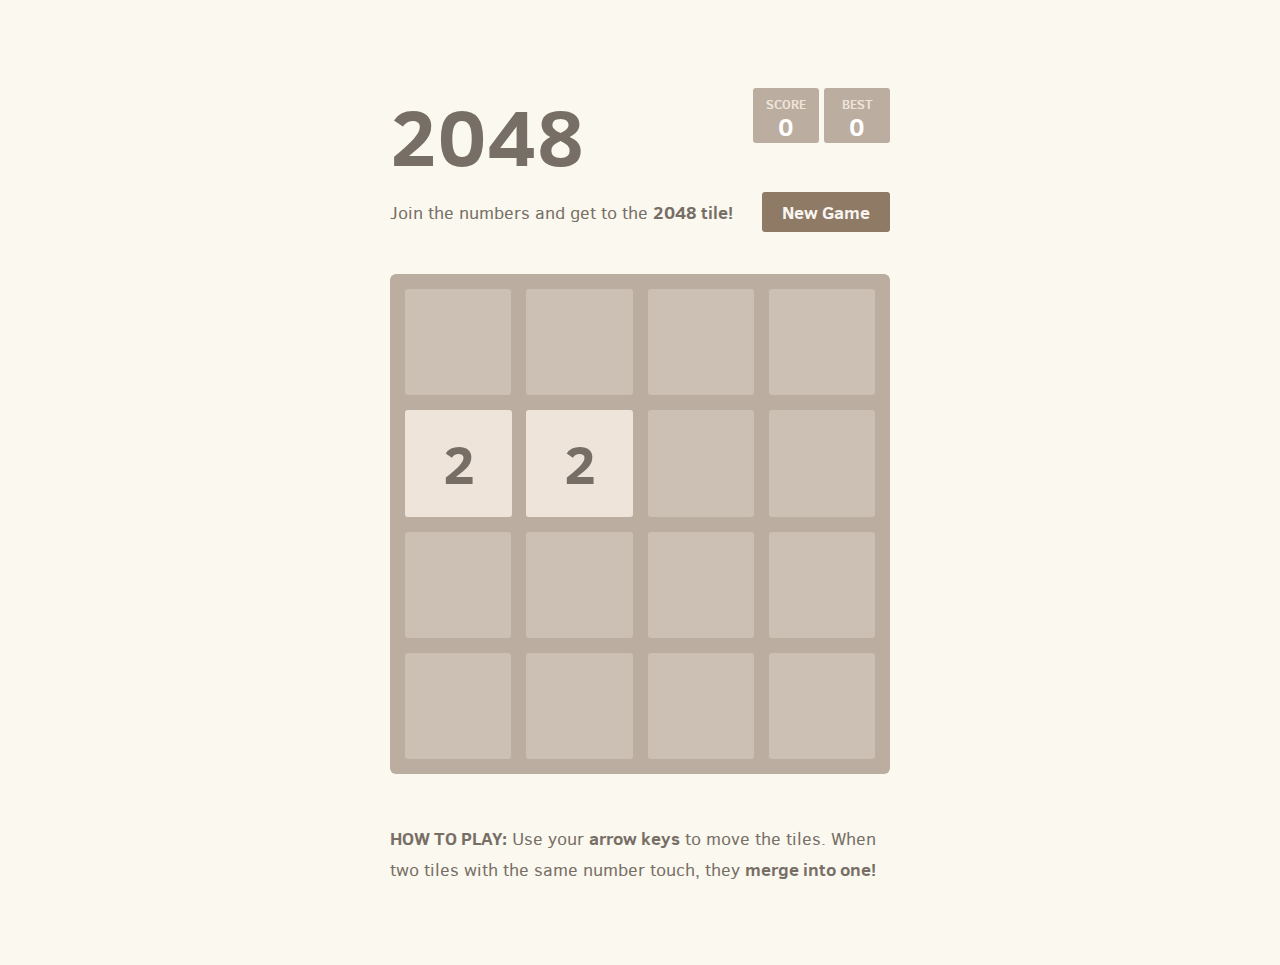
==== 2048-master/index.html @ 3260f77e "123" ====
<!DOCTYPE html>
<html>
<head>
  <meta charset="utf-8">
  <title>2048</title>

  <link href="style/main.css" rel="stylesheet" type="text/css">
  <link rel="shortcut icon" href="favicon.ico">
  <link rel="apple-touch-icon" href="meta/apple-touch-icon.png">
  <link rel="apple-touch-startup-image" href="meta/apple-touch-startup-image-640x1096.png" media="(device-width: 320px) and (device-height: 568px) and (-webkit-device-pixel-ratio: 2)"> <!-- iPhone 5+ -->
  <link rel="apple-touch-startup-image" href="meta/apple-touch-startup-image-640x920.png"  media="(device-width: 320px) and (device-height: 480px) and (-webkit-device-pixel-ratio: 2)"> <!-- iPhone, retina -->
  <meta name="apple-mobile-web-app-capable" content="yes">
  <meta name="apple-mobile-web-app-status-bar-style" content="black">

  <meta name="HandheldFriendly" content="True">
  <meta name="MobileOptimized" content="320">
  <meta name="viewport" content="width=device-width, target-densitydpi=160dpi, initial-scale=1.0, maximum-scale=1, user-scalable=no, minimal-ui">
</head>
<body>
  <div class="container">
    <div class="heading">
      <h1 class="title">2048</h1>
      <div class="scores-container">
        <div class="score-container">0</div>
        <div class="best-container">0</div>
      </div>
    </div>

    <div class="above-game">
      <p class="game-intro">Join the numbers and get to the <strong>2048 tile!</strong></p>
      <a class="restart-button">New Game</a>
    </div>

    <div class="game-container">
      <div class="game-message">
        <p></p>
        <div class="lower">
	        <a class="keep-playing-button">Keep going</a>
          <a class="retry-button">Try again</a>
        </div>
      </div>

      <div class="grid-container">
        <div class="grid-row">
          <div class="grid-cell"></div>
          <div class="grid-cell"></div>
          <div class="grid-cell"></div>
          <div class="grid-cell"></div>
        </div>
        <div class="grid-row">
          <div class="grid-cell"></div>
          <div class="grid-cell"></div>
          <div class="grid-cell"></div>
          <div class="grid-cell"></div>
        </div>
        <div class="grid-row">
          <div class="grid-cell"></div>
          <div class="grid-cell"></div>
          <div class="grid-cell"></div>
          <div class="grid-cell"></div>
        </div>
        <div class="grid-row">
          <div class="grid-cell"></div>
          <div class="grid-cell"></div>
          <div class="grid-cell"></div>
          <div class="grid-cell"></div>
        </div>
      </div>

      <div class="tile-container">

      </div>
    </div>

    <p class="game-explanation">
      <strong class="important">How to play:</strong> Use your <strong>arrow keys</strong> to move the tiles. When two tiles with the same number touch, they <strong>merge into one!</strong>
    </p>
   
    
  </div>

  <script src="js/bind_polyfill.js"></script>
  <script src="js/classlist_polyfill.js"></script>
  <script src="js/animframe_polyfill.js"></script>
  <script src="js/keyboard_input_manager.js"></script>
  <script src="js/html_actuator.js"></script>
  <script src="js/grid.js"></script>
  <script src="js/tile.js"></script>
  <script src="js/local_storage_manager.js"></script>
  <script src="js/game_manager.js"></script>
  <script src="js/application.js"></script>
</body>
</html>
---- 2048-master/style/main.css ----
@import url(fonts/clear-sans.css);
html, body {
  margin: 0;
  padding: 0;
  background: #faf8ef;
  color: #776e65;
  font-family: "Clear Sans", "Helvetica Neue", Arial, sans-serif;
  font-size: 18px; }

body {
  margin: 80px 0; }

.heading:after {
  content: "";
  display: block;
  clear: both; }

h1.title {
  font-size: 80px;
  font-weight: bold;
  margin: 0;
  display: block;
  float: left; }

@-webkit-keyframes move-up {
  0% {
    top: 25px;
    opacity: 1; }

  100% {
    top: -50px;
    opacity: 0; } }
@-moz-keyframes move-up {
  0% {
    top: 25px;
    opacity: 1; }

  100% {
    top: -50px;
    opacity: 0; } }
@keyframes move-up {
  0% {
    top: 25px;
    opacity: 1; }

  100% {
    top: -50px;
    opacity: 0; } }
.scores-container {
  float: right;
  text-align: right; }

.score-container, .best-container {
  position: relative;
  display: inline-block;
  background: #bbada0;
  padding: 15px 25px;
  font-size: 25px;
  height: 25px;
  line-height: 47px;
  font-weight: bold;
  border-radius: 3px;
  color: white;
  margin-top: 8px;
  text-align: center; }
  .score-container:after, .best-container:after {
    position: absolute;
    width: 100%;
    top: 10px;
    left: 0;
    text-transform: uppercase;
    font-size: 13px;
    line-height: 13px;
    text-align: center;
    color: #eee4da; }
  .score-container .score-addition, .best-container .score-addition {
    position: absolute;
    right: 30px;
    color: red;
    font-size: 25px;
    line-height: 25px;
    font-weight: bold;
    color: rgba(119, 110, 101, 0.9);
    z-index: 100;
    -webkit-animation: move-up 600ms ease-in;
    -moz-animation: move-up 600ms ease-in;
    animation: move-up 600ms ease-in;
    -webkit-animation-fill-mode: both;
    -moz-animation-fill-mode: both;
    animation-fill-mode: both; }

.score-container:after {
  content: "Score"; }

.best-container:after {
  content: "Best"; }

p {
  margin-top: 0;
  margin-bottom: 10px;
  line-height: 1.65; }

a {
  color: #776e65;
  font-weight: bold;
  text-decoration: underline;
  cursor: pointer; }

strong.important {
  text-transform: uppercase; }

hr {
  border: none;
  border-bottom: 1px solid #d8d4d0;
  margin-top: 20px;
  margin-bottom: 30px; }

.container {
  width: 500px;
  margin: 0 auto; }

@-webkit-keyframes fade-in {
  0% {
    opacity: 0; }

  100% {
    opacity: 1; } }
@-moz-keyframes fade-in {
  0% {
    opacity: 0; }

  100% {
    opacity: 1; } }
@keyframes fade-in {
  0% {
    opacity: 0; }

  100% {
    opacity: 1; } }
.game-container {
  margin-top: 40px;
  position: relative;
  padding: 15px;
  cursor: default;
  -webkit-touch-callout: none;
  -ms-touch-callout: none;
  -webkit-user-select: none;
  -moz-user-select: none;
  -ms-user-select: none;
  -ms-touch-action: none;
  touch-action: none;
  background: #bbada0;
  border-radius: 6px;
  width: 500px;
  height: 500px;
  -webkit-box-sizing: border-box;
  -moz-box-sizing: border-box;
  box-sizing: border-box; }
  .game-container .game-message {
    display: none;
    position: absolute;
    top: 0;
    right: 0;
    bottom: 0;
    left: 0;
    background: rgba(238, 228, 218, 0.5);
    z-index: 100;
    text-align: center;
    -webkit-animation: fade-in 800ms ease 1200ms;
    -moz-animation: fade-in 800ms ease 1200ms;
    animation: fade-in 800ms ease 1200ms;
    -webkit-animation-fill-mode: both;
    -moz-animation-fill-mode: both;
    animation-fill-mode: both; }
    .game-container .game-message p {
      font-size: 60px;
      font-weight: bold;
      height: 60px;
      line-height: 60px;
      margin-top: 222px; }
    .game-container .game-message .lower {
      display: block;
      margin-top: 59px; }
    .game-container .game-message a {
      display: inline-block;
      background: #8f7a66;
      border-radius: 3px;
      padding: 0 20px;
      text-decoration: none;
      color: #f9f6f2;
      height: 40px;
      line-height: 42px;
      margin-left: 9px; }
      .game-container .game-message a.keep-playing-button {
        display: none; }
    .game-container .game-message.game-won {
      background: rgba(237, 194, 46, 0.5);
      color: #f9f6f2; }
      .game-container .game-message.game-won a.keep-playing-button {
        display: inline-block; }
    .game-container .game-message.game-won, .game-container .game-message.game-over {
      display: block; }

.grid-container {
  position: absolute;
  z-index: 1; }

.grid-row {
  margin-bottom: 15px; }
  .grid-row:last-child {
    margin-bottom: 0; }
  .grid-row:after {
    content: "";
    display: block;
    clear: both; }

.grid-cell {
  width: 106.25px;
  height: 106.25px;
  margin-right: 15px;
  float: left;
  border-radius: 3px;
  background: rgba(238, 228, 218, 0.35); }
  .grid-cell:last-child {
    margin-right: 0; }

.tile-container {
  position: absolute;
  z-index: 2; }

.tile, .tile .tile-inner {
  width: 107px;
  height: 107px;
  line-height: 107px; }
.tile.tile-position-1-1 {
  -webkit-transform: translate(0px, 0px);
  -moz-transform: translate(0px, 0px);
  -ms-transform: translate(0px, 0px);
  transform: translate(0px, 0px); }
.tile.tile-position-1-2 {
  -webkit-transform: translate(0px, 121px);
  -moz-transform: translate(0px, 121px);
  -ms-transform: translate(0px, 121px);
  transform: translate(0px, 121px); }
.tile.tile-position-1-3 {
  -webkit-transform: translate(0px, 242px);
  -moz-transform: translate(0px, 242px);
  -ms-transform: translate(0px, 242px);
  transform: translate(0px, 242px); }
.tile.tile-position-1-4 {
  -webkit-transform: translate(0px, 363px);
  -moz-transform: translate(0px, 363px);
  -ms-transform: translate(0px, 363px);
  transform: translate(0px, 363px); }
.tile.tile-position-2-1 {
  -webkit-transform: translate(121px, 0px);
  -moz-transform: translate(121px, 0px);
  -ms-transform: translate(121px, 0px);
  transform: translate(121px, 0px); }
.tile.tile-position-2-2 {
  -webkit-transform: translate(121px, 121px);
  -moz-transform: translate(121px, 121px);
  -ms-transform: translate(121px, 121px);
  transform: translate(121px, 121px); }
.tile.tile-position-2-3 {
  -webkit-transform: translate(121px, 242px);
  -moz-transform: translate(121px, 242px);
  -ms-transform: translate(121px, 242px);
  transform: translate(121px, 242px); }
.tile.tile-position-2-4 {
  -webkit-transform: translate(121px, 363px);
  -moz-transform: translate(121px, 363px);
  -ms-transform: translate(121px, 363px);
  transform: translate(121px, 363px); }
.tile.tile-position-3-1 {
  -webkit-transform: translate(242px, 0px);
  -moz-transform: translate(242px, 0px);
  -ms-transform: translate(242px, 0px);
  transform: translate(242px, 0px); }
.tile.tile-position-3-2 {
  -webkit-transform: translate(242px, 121px);
  -moz-transform: translate(242px, 121px);
  -ms-transform: translate(242px, 121px);
  transform: translate(242px, 121px); }
.tile.tile-position-3-3 {
  -webkit-transform: translate(242px, 242px);
  -moz-transform: translate(242px, 242px);
  -ms-transform: translate(242px, 242px);
  transform: translate(242px, 242px); }
.tile.tile-position-3-4 {
  -webkit-transform: translate(242px, 363px);
  -moz-transform: translate(242px, 363px);
  -ms-transform: translate(242px, 363px);
  transform: translate(242px, 363px); }
.tile.tile-position-4-1 {
  -webkit-transform: translate(363px, 0px);
  -moz-transform: translate(363px, 0px);
  -ms-transform: translate(363px, 0px);
  transform: translate(363px, 0px); }
.tile.tile-position-4-2 {
  -webkit-transform: translate(363px, 121px);
  -moz-transform: translate(363px, 121px);
  -ms-transform: translate(363px, 121px);
  transform: translate(363px, 121px); }
.tile.tile-position-4-3 {
  -webkit-transform: translate(363px, 242px);
  -moz-transform: translate(363px, 242px);
  -ms-transform: translate(363px, 242px);
  transform: translate(363px, 242px); }
.tile.tile-position-4-4 {
  -webkit-transform: translate(363px, 363px);
  -moz-transform: translate(363px, 363px);
  -ms-transform: translate(363px, 363px);
  transform: translate(363px, 363px); }

.tile {
  position: absolute;
  -webkit-transition: 100ms ease-in-out;
  -moz-transition: 100ms ease-in-out;
  transition: 100ms ease-in-out;
  -webkit-transition-property: -webkit-transform;
  -moz-transition-property: -moz-transform;
  transition-property: transform; }
  .tile .tile-inner {
    border-radius: 3px;
    background: #eee4da;
    text-align: center;
    font-weight: bold;
    z-index: 10;
    font-size: 55px; }
  .tile.tile-2 .tile-inner {
    background: #eee4da;
    box-shadow: 0 0 30px 10px rgba(243, 215, 116, 0), inset 0 0 0 1px rgba(255, 255, 255, 0); }
  .tile.tile-4 .tile-inner {
    background: #ede0c8;
    box-shadow: 0 0 30px 10px rgba(243, 215, 116, 0), inset 0 0 0 1px rgba(255, 255, 255, 0); }
  .tile.tile-8 .tile-inner {
    color: #f9f6f2;
    background: #f2b179; }
  .tile.tile-16 .tile-inner {
    color: #f9f6f2;
    background: #f59563; }
  .tile.tile-32 .tile-inner {
    color: #f9f6f2;
    background: #f67c5f; }
  .tile.tile-64 .tile-inner {
    color: #f9f6f2;
    background: #f65e3b; }
  .tile.tile-128 .tile-inner {
    color: #f9f6f2;
    background: #edcf72;
    box-shadow: 0 0 30px 10px rgba(243, 215, 116, 0.2381), inset 0 0 0 1px rgba(255, 255, 255, 0.14286);
    font-size: 45px; }
    @media screen and (max-width: 520px) {
      .tile.tile-128 .tile-inner {
        font-size: 25px; } }
  .tile.tile-256 .tile-inner {
    color: #f9f6f2;
    background: #edcc61;
    box-shadow: 0 0 30px 10px rgba(243, 215, 116, 0.31746), inset 0 0 0 1px rgba(255, 255, 255, 0.19048);
    font-size: 45px; }
    @media screen and (max-width: 520px) {
      .tile.tile-256 .tile-inner {
        font-size: 25px; } }
  .tile.tile-512 .tile-inner {
    color: #f9f6f2;
    background: #edc850;
    box-shadow: 0 0 30px 10px rgba(243, 215, 116, 0.39683), inset 0 0 0 1px rgba(255, 255, 255, 0.2381);
    font-size: 45px; }
    @media screen and (max-width: 520px) {
      .tile.tile-512 .tile-inner {
        font-size: 25px; } }
  .tile.tile-1024 .tile-inner {
    color: #f9f6f2;
    background: #edc53f;
    box-shadow: 0 0 30px 10px rgba(243, 215, 116, 0.47619), inset 0 0 0 1px rgba(255, 255, 255, 0.28571);
    font-size: 35px; }
    @media screen and (max-width: 520px) {
      .tile.tile-1024 .tile-inner {
        font-size: 15px; } }
  .tile.tile-2048 .tile-inner {
    color: #f9f6f2;
    background: #edc22e;
    box-shadow: 0 0 30px 10px rgba(243, 215, 116, 0.55556), inset 0 0 0 1px rgba(255, 255, 255, 0.33333);
    font-size: 35px; }
    @media screen and (max-width: 520px) {
      .tile.tile-2048 .tile-inner {
        font-size: 15px; } }
  .tile.tile-super .tile-inner {
    color: #f9f6f2;
    background: #3c3a32;
    font-size: 30px; }
    @media screen and (max-width: 520px) {
      .tile.tile-super .tile-inner {
        font-size: 10px; } }

@-webkit-keyframes appear {
  0% {
    opacity: 0;
    -webkit-transform: scale(0);
    -moz-transform: scale(0);
    -ms-transform: scale(0);
    transform: scale(0); }

  100% {
    opacity: 1;
    -webkit-transform: scale(1);
    -moz-transform: scale(1);
    -ms-transform: scale(1);
    transform: scale(1); } }
@-moz-keyframes appear {
  0% {
    opacity: 0;
    -webkit-transform: scale(0);
    -moz-transform: scale(0);
    -ms-transform: scale(0);
    transform: scale(0); }

  100% {
    opacity: 1;
    -webkit-transform: scale(1);
    -moz-transform: scale(1);
    -ms-transform: scale(1);
    transform: scale(1); } }
@keyframes appear {
  0% {
    opacity: 0;
    -webkit-transform: scale(0);
    -moz-transform: scale(0);
    -ms-transform: scale(0);
    transform: scale(0); }

  100% {
    opacity: 1;
    -webkit-transform: scale(1);
    -moz-transform: scale(1);
    -ms-transform: scale(1);
    transform: scale(1); } }
.tile-new .tile-inner {
  -webkit-animation: appear 200ms ease 100ms;
  -moz-animation: appear 200ms ease 100ms;
  animation: appear 200ms ease 100ms;
  -webkit-animation-fill-mode: backwards;
  -moz-animation-fill-mode: backwards;
  animation-fill-mode: backwards; }

@-webkit-keyframes pop {
  0% {
    -webkit-transform: scale(0);
    -moz-transform: scale(0);
    -ms-transform: scale(0);
    transform: scale(0); }

  50% {
    -webkit-transform: scale(1.2);
    -moz-transform: scale(1.2);
    -ms-transform: scale(1.2);
    transform: scale(1.2); }

  100% {
    -webkit-transform: scale(1);
    -moz-transform: scale(1);
    -ms-transform: scale(1);
    transform: scale(1); } }
@-moz-keyframes pop {
  0% {
    -webkit-transform: scale(0);
    -moz-transform: scale(0);
    -ms-transform: scale(0);
    transform: scale(0); }

  50% {
    -webkit-transform: scale(1.2);
    -moz-transform: scale(1.2);
    -ms-transform: scale(1.2);
    transform: scale(1.2); }

  100% {
    -webkit-transform: scale(1);
    -moz-transform: scale(1);
    -ms-transform: scale(1);
    transform: scale(1); } }
@keyframes pop {
  0% {
    -webkit-transform: scale(0);
    -moz-transform: scale(0);
    -ms-transform: scale(0);
    transform: scale(0); }

  50% {
    -webkit-transform: scale(1.2);
    -moz-transform: scale(1.2);
    -ms-transform: scale(1.2);
    transform: scale(1.2); }

  100% {
    -webkit-transform: scale(1);
    -moz-transform: scale(1);
    -ms-transform: scale(1);
    transform: scale(1); } }
.tile-merged .tile-inner {
  z-index: 20;
  -webkit-animation: pop 200ms ease 100ms;
  -moz-animation: pop 200ms ease 100ms;
  animation: pop 200ms ease 100ms;
  -webkit-animation-fill-mode: backwards;
  -moz-animation-fill-mode: backwards;
  animation-fill-mode: backwards; }

.above-game:after {
  content: "";
  display: block;
  clear: both; }

.game-intro {
  float: left;
  line-height: 42px;
  margin-bottom: 0; }

.restart-button {
  display: inline-block;
  background: #8f7a66;
  border-radius: 3px;
  padding: 0 20px;
  text-decoration: none;
  color: #f9f6f2;
  height: 40px;
  line-height: 42px;
  display: block;
  text-align: center;
  float: right; }

.game-explanation {
  margin-top: 50px; }

@media screen and (max-width: 520px) {
  html, body {
    font-size: 15px; }

  body {
    margin: 20px 0;
    padding: 0 20px; }

  h1.title {
    font-size: 27px;
    margin-top: 15px; }

  .container {
    width: 280px;
    margin: 0 auto; }

  .score-container, .best-container {
    margin-top: 0;
    padding: 15px 10px;
    min-width: 40px; }

  .heading {
    margin-bottom: 10px; }

  .game-intro {
    width: 55%;
    display: block;
    box-sizing: border-box;
    line-height: 1.65; }

  .restart-button {
    width: 42%;
    padding: 0;
    display: block;
    box-sizing: border-box;
    margin-top: 2px; }

  .game-container {
    margin-top: 17px;
    position: relative;
    padding: 10px;
    cursor: default;
    -webkit-touch-callout: none;
    -ms-touch-callout: none;
    -webkit-user-select: none;
    -moz-user-select: none;
    -ms-user-select: none;
    -ms-touch-action: none;
    touch-action: none;
    background: #bbada0;
    border-radius: 6px;
    width: 280px;
    height: 280px;
    -webkit-box-sizing: border-box;
    -moz-box-sizing: border-box;
    box-sizing: border-box; }
    .game-container .game-message {
      display: none;
      position: absolute;
      top: 0;
      right: 0;
      bottom: 0;
      left: 0;
      background: rgba(238, 228, 218, 0.5);
      z-index: 100;
      text-align: center;
      -webkit-animation: fade-in 800ms ease 1200ms;
      -moz-animation: fade-in 800ms ease 1200ms;
      animation: fade-in 800ms ease 1200ms;
      -webkit-animation-fill-mode: both;
      -moz-animation-fill-mode: both;
      animation-fill-mode: both; }
      .game-container .game-message p {
        font-size: 60px;
        font-weight: bold;
        height: 60px;
        line-height: 60px;
        margin-top: 222px; }
      .game-container .game-message .lower {
        display: block;
        margin-top: 59px; }
      .game-container .game-message a {
        display: inline-block;
        background: #8f7a66;
        border-radius: 3px;
        padding: 0 20px;
        text-decoration: none;
        color: #f9f6f2;
        height: 40px;
        line-height: 42px;
        margin-left: 9px; }
        .game-container .game-message a.keep-playing-button {
          display: none; }
      .game-container .game-message.game-won {
        background: rgba(237, 194, 46, 0.5);
        color: #f9f6f2; }
        .game-container .game-message.game-won a.keep-playing-button {
          display: inline-block; }
      .game-container .game-message.game-won, .game-container .game-message.game-over {
        display: block; }

  .grid-container {
    position: absolute;
    z-index: 1; }

  .grid-row {
    margin-bottom: 10px; }
    .grid-row:last-child {
      margin-bottom: 0; }
    .grid-row:after {
      content: "";
      display: block;
      clear: both; }

  .grid-cell {
    width: 57.5px;
    height: 57.5px;
    margin-right: 10px;
    float: left;
    border-radius: 3px;
    background: rgba(238, 228, 218, 0.35); }
    .grid-cell:last-child {
      margin-right: 0; }

  .tile-container {
    position: absolute;
    z-index: 2; }

  .tile, .tile .tile-inner {
    width: 58px;
    height: 58px;
    line-height: 58px; }
  .tile.tile-position-1-1 {
    -webkit-transform: translate(0px, 0px);
    -moz-transform: translate(0px, 0px);
    -ms-transform: translate(0px, 0px);
    transform: translate(0px, 0px); }
  .tile.tile-position-1-2 {
    -webkit-transform: translate(0px, 67px);
    -moz-transform: translate(0px, 67px);
    -ms-transform: translate(0px, 67px);
    transform: translate(0px, 67px); }
  .tile.tile-position-1-3 {
    -webkit-transform: translate(0px, 135px);
    -moz-transform: translate(0px, 135px);
    -ms-transform: translate(0px, 135px);
    transform: translate(0px, 135px); }
  .tile.tile-position-1-4 {
    -webkit-transform: translate(0px, 202px);
    -moz-transform: translate(0px, 202px);
    -ms-transform: translate(0px, 202px);
    transform: translate(0px, 202px); }
  .tile.tile-position-2-1 {
    -webkit-transform: translate(67px, 0px);
    -moz-transform: translate(67px, 0px);
    -ms-transform: translate(67px, 0px);
    transform: translate(67px, 0px); }
  .tile.tile-position-2-2 {
    -webkit-transform: translate(67px, 67px);
    -moz-transform: translate(67px, 67px);
    -ms-transform: translate(67px, 67px);
    transform: translate(67px, 67px); }
  .tile.tile-position-2-3 {
    -webkit-transform: translate(67px, 135px);
    -moz-transform: translate(67px, 135px);
    -ms-transform: translate(67px, 135px);
    transform: translate(67px, 135px); }
  .tile.tile-position-2-4 {
    -webkit-transform: translate(67px, 202px);
    -moz-transform: translate(67px, 202px);
    -ms-transform: translate(67px, 202px);
    transform: translate(67px, 202px); }
  .tile.tile-position-3-1 {
    -webkit-transform: translate(135px, 0px);
    -moz-transform: translate(135px, 0px);
    -ms-transform: translate(135px, 0px);
    transform: translate(135px, 0px); }
  .tile.tile-position-3-2 {
    -webkit-transform: translate(135px, 67px);
    -moz-transform: translate(135px, 67px);
    -ms-transform: translate(135px, 67px);
    transform: translate(135px, 67px); }
  .tile.tile-position-3-3 {
    -webkit-transform: translate(135px, 135px);
    -moz-transform: translate(135px, 135px);
    -ms-transform: translate(135px, 135px);
    transform: translate(135px, 135px); }
  .tile.tile-position-3-4 {
    -webkit-transform: translate(135px, 202px);
    -moz-transform: translate(135px, 202px);
    -ms-transform: translate(135px, 202px);
    transform: translate(135px, 202px); }
  .tile.tile-position-4-1 {
    -webkit-transform: translate(202px, 0px);
    -moz-transform: translate(202px, 0px);
    -ms-transform: translate(202px, 0px);
    transform: translate(202px, 0px); }
  .tile.tile-position-4-2 {
    -webkit-transform: translate(202px, 67px);
    -moz-transform: translate(202px, 67px);
    -ms-transform: translate(202px, 67px);
    transform: translate(202px, 67px); }
  .tile.tile-position-4-3 {
    -webkit-transform: translate(202px, 135px);
    -moz-transform: translate(202px, 135px);
    -ms-transform: translate(202px, 135px);
    transform: translate(202px, 135px); }
  .tile.tile-position-4-4 {
    -webkit-transform: translate(202px, 202px);
    -moz-transform: translate(202px, 202px);
    -ms-transform: translate(202px, 202px);
    transform: translate(202px, 202px); }

  .tile .tile-inner {
    font-size: 35px; }

  .game-message p {
    font-size: 30px !important;
    height: 30px !important;
    line-height: 30px !important;
    margin-top: 90px !important; }
  .game-message .lower {
    margin-top: 30px !important; } }
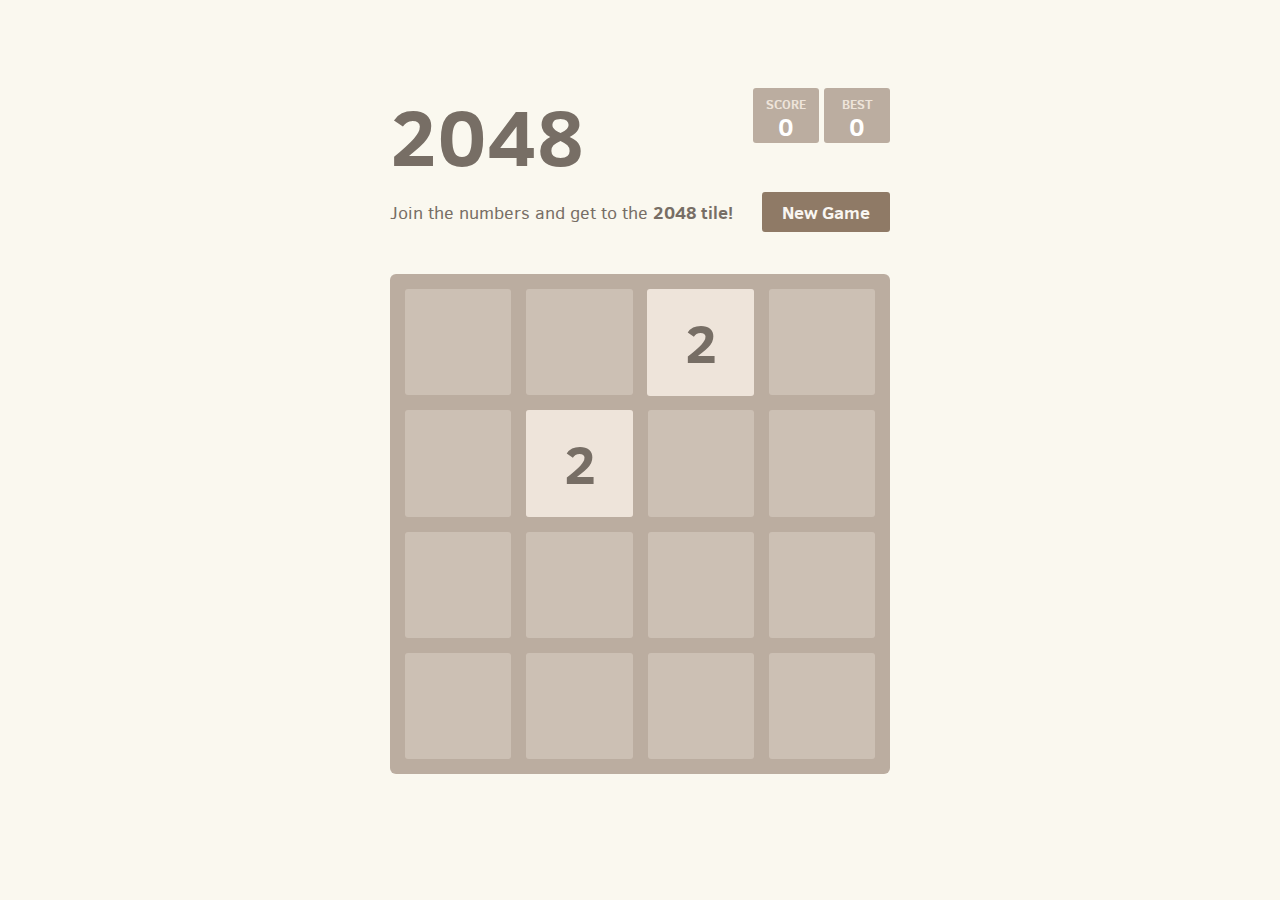
==== commit 6a76e33d: "final try" ====
--- a/2048-master/index.html
+++ b/2048-master/index.html
@@ -72,9 +72,7 @@
       </div>
     </div>
 
-    <p class="game-explanation">
-      <strong class="important">How to play:</strong> Use your <strong>arrow keys</strong> to move the tiles. When two tiles with the same number touch, they <strong>merge into one!</strong>
-    </p>
+   
    
     
   </div>
